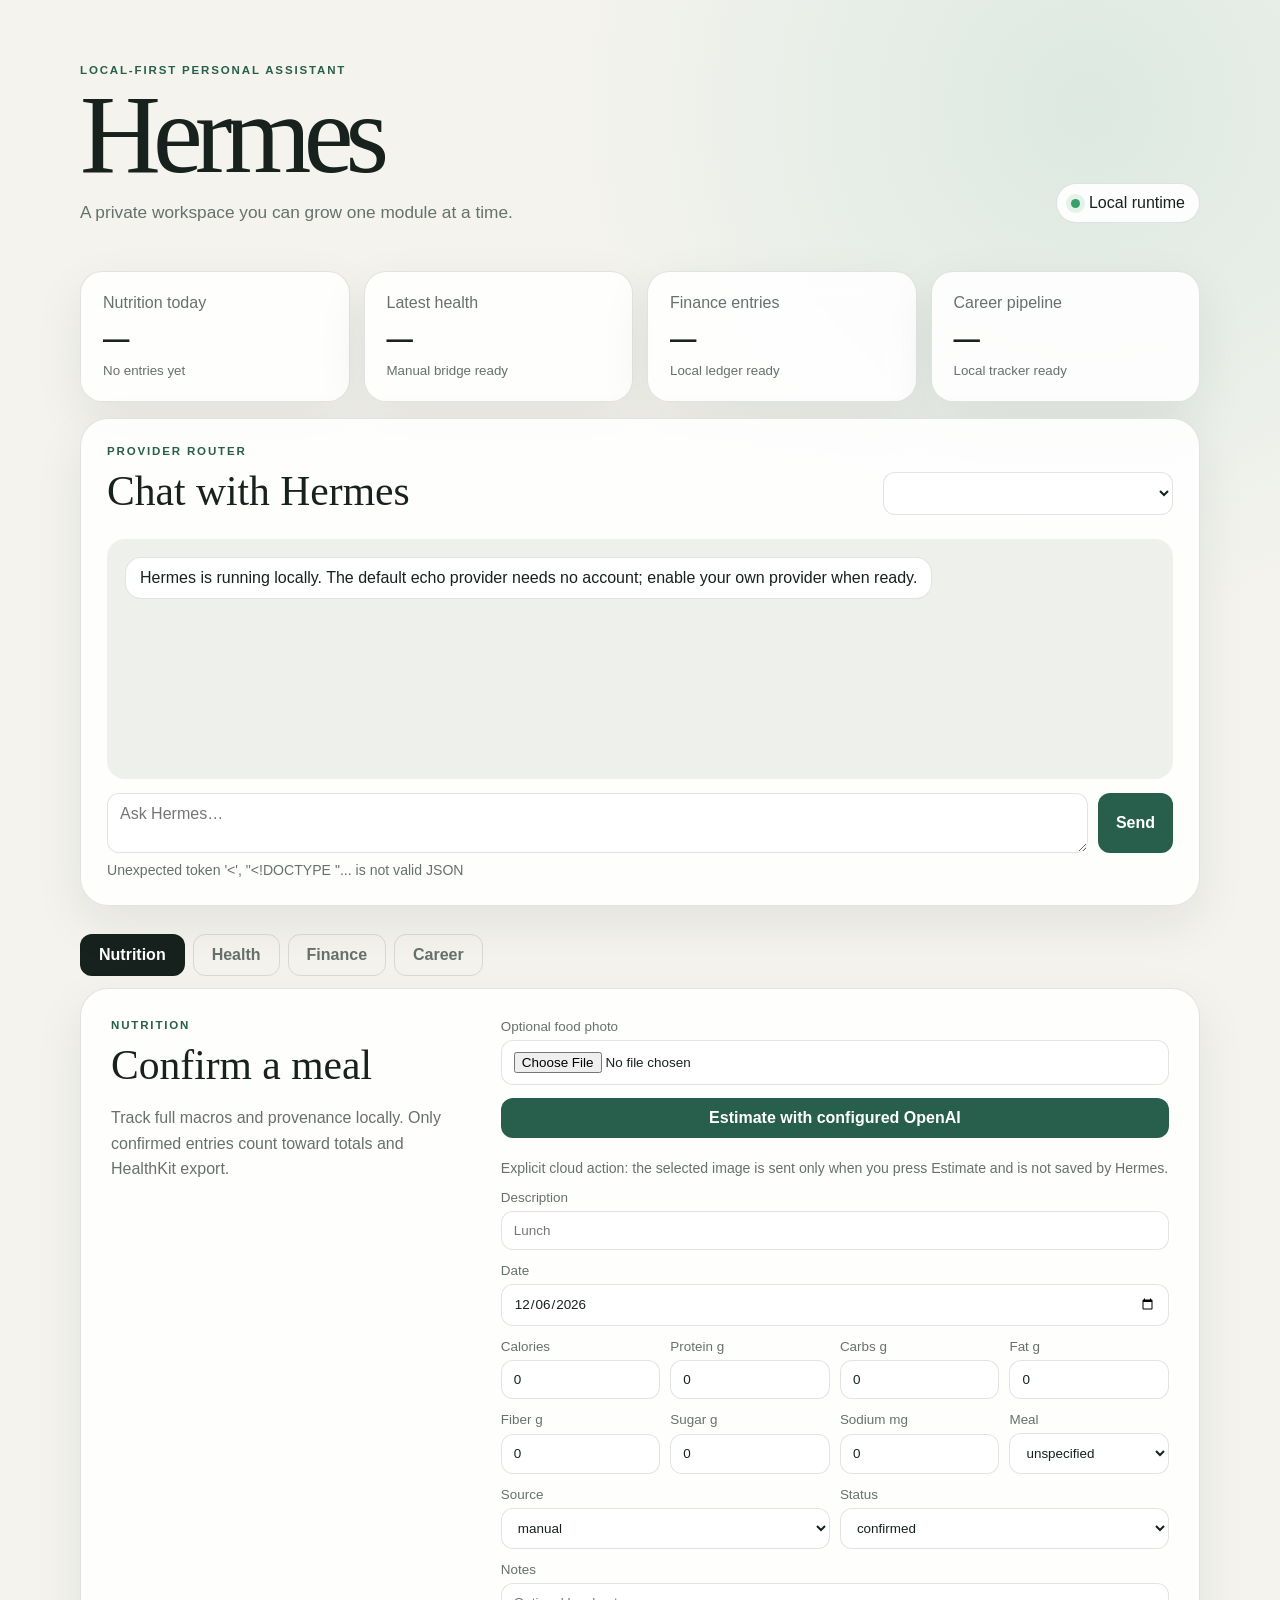
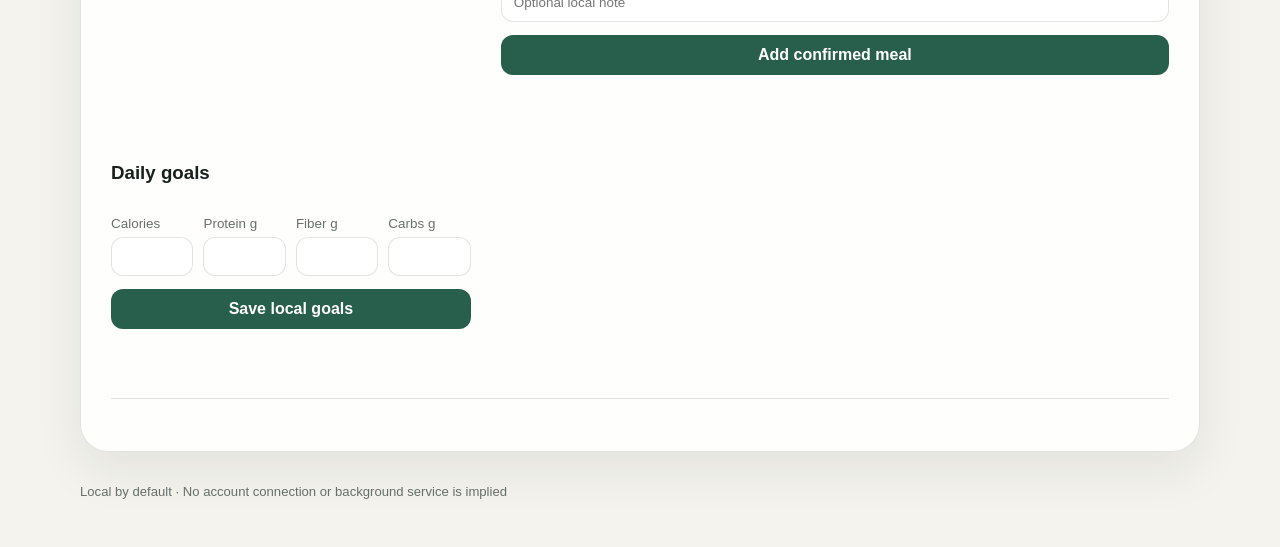
==== hermes_lite/static/index.html @ 91d2b705 "Add fork-ready Hermes runtime" ====
<!doctype html>
<html lang="en">
<head>
  <meta charset="utf-8">
  <meta name="viewport" content="width=device-width, initial-scale=1">
  <title>Hermes Local Starter</title>
  <link rel="stylesheet" href="styles.css">
</head>
<body>
  <header class="shell hero">
    <div>
      <p class="eyebrow">LOCAL-FIRST PERSONAL ASSISTANT</p>
      <h1>Hermes</h1>
      <p class="lede">A private workspace you can grow one module at a time.</p>
    </div>
    <div class="health-pill"><span></span> Local runtime</div>
  </header>

  <main class="shell">
    <section class="metrics" aria-label="System overview">
      <article class="metric"><p>Nutrition today</p><strong id="nutrition-metric">—</strong><small id="nutrition-detail">No entries yet</small></article>
      <article class="metric"><p>Latest health</p><strong id="health-metric">—</strong><small id="health-detail">Manual bridge ready</small></article>
      <article class="metric"><p>Finance entries</p><strong id="finance-metric">—</strong><small id="finance-detail">Local ledger ready</small></article>
      <article class="metric"><p>Career pipeline</p><strong id="career-metric">—</strong><small id="career-detail">Local tracker ready</small></article>
    </section>

    <section class="panel chat-panel">
      <div class="panel-heading">
        <div><p class="eyebrow">PROVIDER ROUTER</p><h2>Chat with Hermes</h2></div>
        <select id="provider-select" aria-label="Provider"></select>
      </div>
      <div id="chat-log" class="chat-log" aria-live="polite">
        <div class="message assistant">Hermes is running locally. The default echo provider needs no account; enable your own provider when ready.</div>
      </div>
      <form id="chat-form" class="composer">
        <textarea name="message" rows="2" placeholder="Ask Hermes…" required></textarea>
        <button type="submit">Send</button>
      </form>
      <p id="chat-status" class="status-line"></p>
    </section>

    <nav class="tabs" aria-label="Modules">
      <button class="tab active" data-target="nutrition">Nutrition</button>
      <button class="tab" data-target="health">Health</button>
      <button class="tab" data-target="finance">Finance</button>
      <button class="tab" data-target="career">Career</button>
    </nav>

    <section id="nutrition" class="module active">
      <div class="module-copy"><p class="eyebrow">NUTRITION</p><h2>Confirm a meal</h2><p>Track full macros and provenance locally. Only confirmed entries count toward totals and HealthKit export.</p></div>
      <form class="entry-form" data-api="nutrition">
        <label>Optional food photo<input id="nutrition-photo" type="file" accept="image/jpeg,image/png,image/webp"></label>
        <button id="analyze-nutrition-photo" type="button">Estimate with configured OpenAI</button>
        <p id="nutrition-photo-status" class="status-line">Explicit cloud action: the selected image is sent only when you press Estimate and is not saved by Hermes.</p>
        <label>Description<input name="description" placeholder="Lunch" required></label>
        <label>Date<input type="date" name="occurred_on"></label>
        <div class="form-grid four">
          <label>Calories<input type="number" step="0.1" name="calories" value="0"></label>
          <label>Protein g<input type="number" step="0.1" name="protein_g" value="0"></label>
          <label>Carbs g<input type="number" step="0.1" name="carbs_g" value="0"></label>
          <label>Fat g<input type="number" step="0.1" name="fat_g" value="0"></label>
        </div>
        <div class="form-grid four">
          <label>Fiber g<input type="number" step="0.1" name="fiber_g" value="0"></label>
          <label>Sugar g<input type="number" step="0.1" name="sugar_g" value="0"></label>
          <label>Sodium mg<input type="number" step="0.1" name="sodium_mg" value="0"></label>
          <label>Meal<select name="meal_type"><option>unspecified</option><option>breakfast</option><option>lunch</option><option>dinner</option><option>snack</option></select></label>
        </div>
        <div class="form-grid two">
          <label>Source<select name="source"><option>manual</option><option>label</option><option>restaurant</option><option>provider_estimate</option></select></label>
          <label>Status<select name="status"><option>confirmed</option><option>needs_review</option></select></label>
        </div>
        <label>Notes<input name="notes" placeholder="Optional local note"></label>
        <button type="submit">Add confirmed meal</button><p class="status-line"></p>
      </form>
      <form id="nutrition-goals-form" class="entry-form compact-form">
        <h3>Daily goals</h3>
        <div class="form-grid four">
          <label>Calories<input type="number" step="0.1" name="calories"></label>
          <label>Protein g<input type="number" step="0.1" name="protein_g"></label>
          <label>Fiber g<input type="number" step="0.1" name="fiber_g"></label>
          <label>Carbs g<input type="number" step="0.1" name="carbs_g"></label>
        </div>
        <button type="submit">Save local goals</button><p class="status-line"></p>
      </form>
      <p id="nutrition-summary" class="status-line"></p>
      <div class="recent" data-list="nutrition"></div>
    </section>

    <section id="health" class="module">
      <div class="module-copy"><p class="eyebrow">HEALTH</p><h2>Daily activity bridge</h2><p>Manual input and authenticated HealthKit/TestFlight sync use the same private local store.</p></div>
      <form class="entry-form" data-api="health">
        <label>Date<input type="date" name="occurred_on"></label>
        <div class="form-grid four">
          <label>Steps<input type="number" name="steps"></label>
          <label>Active kcal<input type="number" step="0.1" name="active_calories"></label>
          <label>Resting kcal<input type="number" step="0.1" name="resting_calories"></label>
          <label>Exercise min<input type="number" step="0.1" name="exercise_minutes"></label>
        </div>
        <div class="form-grid four">
          <label>Stand min<input type="number" step="0.1" name="standing_minutes"></label>
          <label>Distance km<input type="number" step="0.01" name="distance_km"></label>
          <label>Sleep hours<input type="number" step="0.1" name="sleep_hours"></label>
          <label>Weight kg<input type="number" step="0.1" name="weight_kg"></label>
        </div>
        <input type="hidden" name="source" value="manual">
        <button type="submit">Save daily summary</button><p class="status-line"></p>
      </form>
      <form class="entry-form compact-form" data-api="health/workouts">
        <h3>Add workout</h3>
        <div class="form-grid four">
          <label>Activity<input name="activity" placeholder="walking" required></label>
          <label>Date<input type="date" name="occurred_on"></label>
          <label>Duration min<input type="number" step="0.1" name="duration_minutes" required></label>
          <label>Active kcal<input type="number" step="0.1" name="active_calories"></label>
        </div>
        <button type="submit">Save workout</button><p class="status-line"></p>
      </form>
      <p id="health-summary" class="status-line"></p>
      <div class="recent" data-list="health"></div>
      <div class="recent" data-list="health/workouts"></div>
    </section>

    <section id="finance" class="module">
      <div class="module-copy"><p class="eyebrow">FINANCE</p><h2>Local review ledger</h2><p>Manual entries stay in local SQLite. Bank sync and statement imports are not enabled by this starter.</p></div>
      <form class="entry-form" data-api="finance">
        <label>Description<input name="description" placeholder="Example expense" required></label>
        <div class="form-grid three">
          <label>Date<input type="date" name="occurred_on"></label>
          <label>Amount<input type="number" step="0.01" name="amount" required></label>
          <label>Category<input name="category" value="uncategorized"></label>
        </div>
        <button type="submit">Add for review</button><p class="status-line"></p>
      </form>
      <div class="recent" data-list="finance"></div>
    </section>

    <section id="career" class="module">
      <div class="module-copy"><p class="eyebrow">CAREER</p><h2>Opportunity pipeline</h2><p>Track opportunities locally. Browser capture, email import, and application actions remain optional owner-gated adapters.</p></div>
      <form class="entry-form" data-api="career">
        <div class="form-grid two">
          <label>Company<input name="company" required></label>
          <label>Role<input name="role" required></label>
          <label>Status<select name="status"><option>saved</option><option>reviewing</option><option>applied</option><option>interview</option><option>closed</option></select></label>
          <label>URL<input type="url" name="url" placeholder="https://…"></label>
        </div>
        <label>Next step<input name="next_step" placeholder="Review job description"></label>
        <button type="submit">Save opportunity</button><p class="status-line"></p>
      </form>
      <div class="recent" data-list="career"></div>
    </section>
  </main>

  <footer class="shell">Local by default · No account connection or background service is implied</footer>
  <script src="app.js"></script>
</body>
</html>
---- hermes_lite/static/styles.css ----
:root {
  color-scheme: light;
  --ink: #17211d;
  --muted: #66716c;
  --paper: #f4f3ee;
  --card: rgba(255, 255, 255, 0.88);
  --line: rgba(23, 33, 29, 0.12);
  --accent: #275f4c;
  --accent-soft: #dfece6;
  --shadow: 0 18px 50px rgba(28, 42, 35, 0.08);
  font-family: Inter, ui-sans-serif, -apple-system, BlinkMacSystemFont, "Segoe UI", sans-serif;
}
* { box-sizing: border-box; }
body { margin: 0; color: var(--ink); background: radial-gradient(circle at 85% 5%, #dce9e1 0, transparent 32rem), var(--paper); }
button, input, select, textarea { font: inherit; }
button { cursor: pointer; }
.shell { width: min(1120px, calc(100% - 32px)); margin-inline: auto; }
.hero { min-height: 260px; padding: 64px 0 48px; display: flex; align-items: flex-end; justify-content: space-between; gap: 24px; }
.eyebrow { margin: 0 0 10px; color: var(--accent); font-size: 0.72rem; font-weight: 750; letter-spacing: 0.16em; }
h1 { margin: 0; font-family: Georgia, serif; font-size: clamp(4rem, 10vw, 7rem); font-weight: 500; letter-spacing: -0.07em; line-height: 0.86; }
h2 { margin: 0; font-family: Georgia, serif; font-size: clamp(1.8rem, 4vw, 2.6rem); font-weight: 500; }
.lede { margin: 20px 0 0; color: var(--muted); font-size: 1.08rem; }
.health-pill { display: flex; gap: 9px; align-items: center; padding: 10px 14px; border: 1px solid var(--line); border-radius: 999px; background: var(--card); }
.health-pill span { width: 9px; height: 9px; border-radius: 50%; background: #38a169; box-shadow: 0 0 0 5px rgba(56,161,105,.12); }
.metrics { display: grid; grid-template-columns: repeat(4, 1fr); gap: 14px; }
.metric, .panel, .module { border: 1px solid var(--line); background: var(--card); box-shadow: var(--shadow); backdrop-filter: blur(14px); }
.metric { padding: 22px; border-radius: 22px; }
.metric p, .metric small { margin: 0; color: var(--muted); }
.metric strong { display: block; margin: 12px 0 6px; font-size: 1.65rem; }
.panel { margin-top: 16px; border-radius: 28px; padding: 26px; }
.panel-heading { display: flex; justify-content: space-between; gap: 16px; align-items: end; }
select, input, textarea { width: 100%; border: 1px solid var(--line); border-radius: 12px; background: rgba(255,255,255,.9); color: var(--ink); padding: 11px 12px; }
.panel-heading select { width: min(290px, 48%); }
.chat-log { height: 240px; margin: 24px 0 14px; padding: 18px; overflow: auto; border-radius: 18px; background: #eef0eb; }
.message { width: fit-content; max-width: 82%; margin-bottom: 10px; padding: 11px 14px; border-radius: 16px; white-space: pre-wrap; }
.message.assistant { background: white; border: 1px solid var(--line); }
.message.user { margin-left: auto; background: var(--accent); color: white; }
.composer { display: grid; grid-template-columns: 1fr auto; gap: 10px; }
button { border: 0; border-radius: 12px; padding: 11px 18px; background: var(--accent); color: white; font-weight: 700; }
.status-line { min-height: 1.2em; margin: 9px 0 0; color: var(--muted); font-size: .88rem; }
.tabs { display: flex; gap: 8px; margin: 28px 0 12px; overflow-x: auto; }
.tab { background: transparent; color: var(--muted); border: 1px solid var(--line); white-space: nowrap; }
.tab.active { background: var(--ink); color: white; }
.module { display: none; padding: 30px; border-radius: 28px; grid-template-columns: .7fr 1.3fr; gap: 30px; }
.module.active { display: grid; }
.module-copy p:last-child { color: var(--muted); line-height: 1.6; }
.entry-form { display: grid; gap: 13px; }
label { display: grid; gap: 6px; color: var(--muted); font-size: .84rem; }
.form-grid { display: grid; gap: 10px; }
.form-grid.four { grid-template-columns: repeat(4, 1fr); }
.form-grid.three { grid-template-columns: repeat(3, 1fr); }
.form-grid.two { grid-template-columns: repeat(2, 1fr); }
.recent { grid-column: 1 / -1; border-top: 1px solid var(--line); padding-top: 22px; }
.recent h3 { margin: 0 0 12px; font-size: .9rem; }
.recent ul { margin: 0; padding: 0; list-style: none; }
.recent li { padding: 10px 0; border-top: 1px solid var(--line); color: var(--muted); }
.empty { color: var(--muted); }
footer { padding: 32px 0 48px; color: var(--muted); font-size: .82rem; }
@media (max-width: 820px) {
  .metrics { grid-template-columns: repeat(2, 1fr); }
  .module.active { grid-template-columns: 1fr; }
  .form-grid.four { grid-template-columns: repeat(2, 1fr); }
}
@media (max-width: 560px) {
  .hero { min-height: 220px; padding-top: 44px; align-items: flex-start; flex-direction: column; }
  .metrics { grid-template-columns: 1fr; }
  .panel-heading { align-items: stretch; flex-direction: column; }
  .panel-heading select { width: 100%; }
  .composer { grid-template-columns: 1fr; }
  .form-grid.two, .form-grid.three, .form-grid.four { grid-template-columns: 1fr; }
  .module, .panel { padding: 21px; }
}
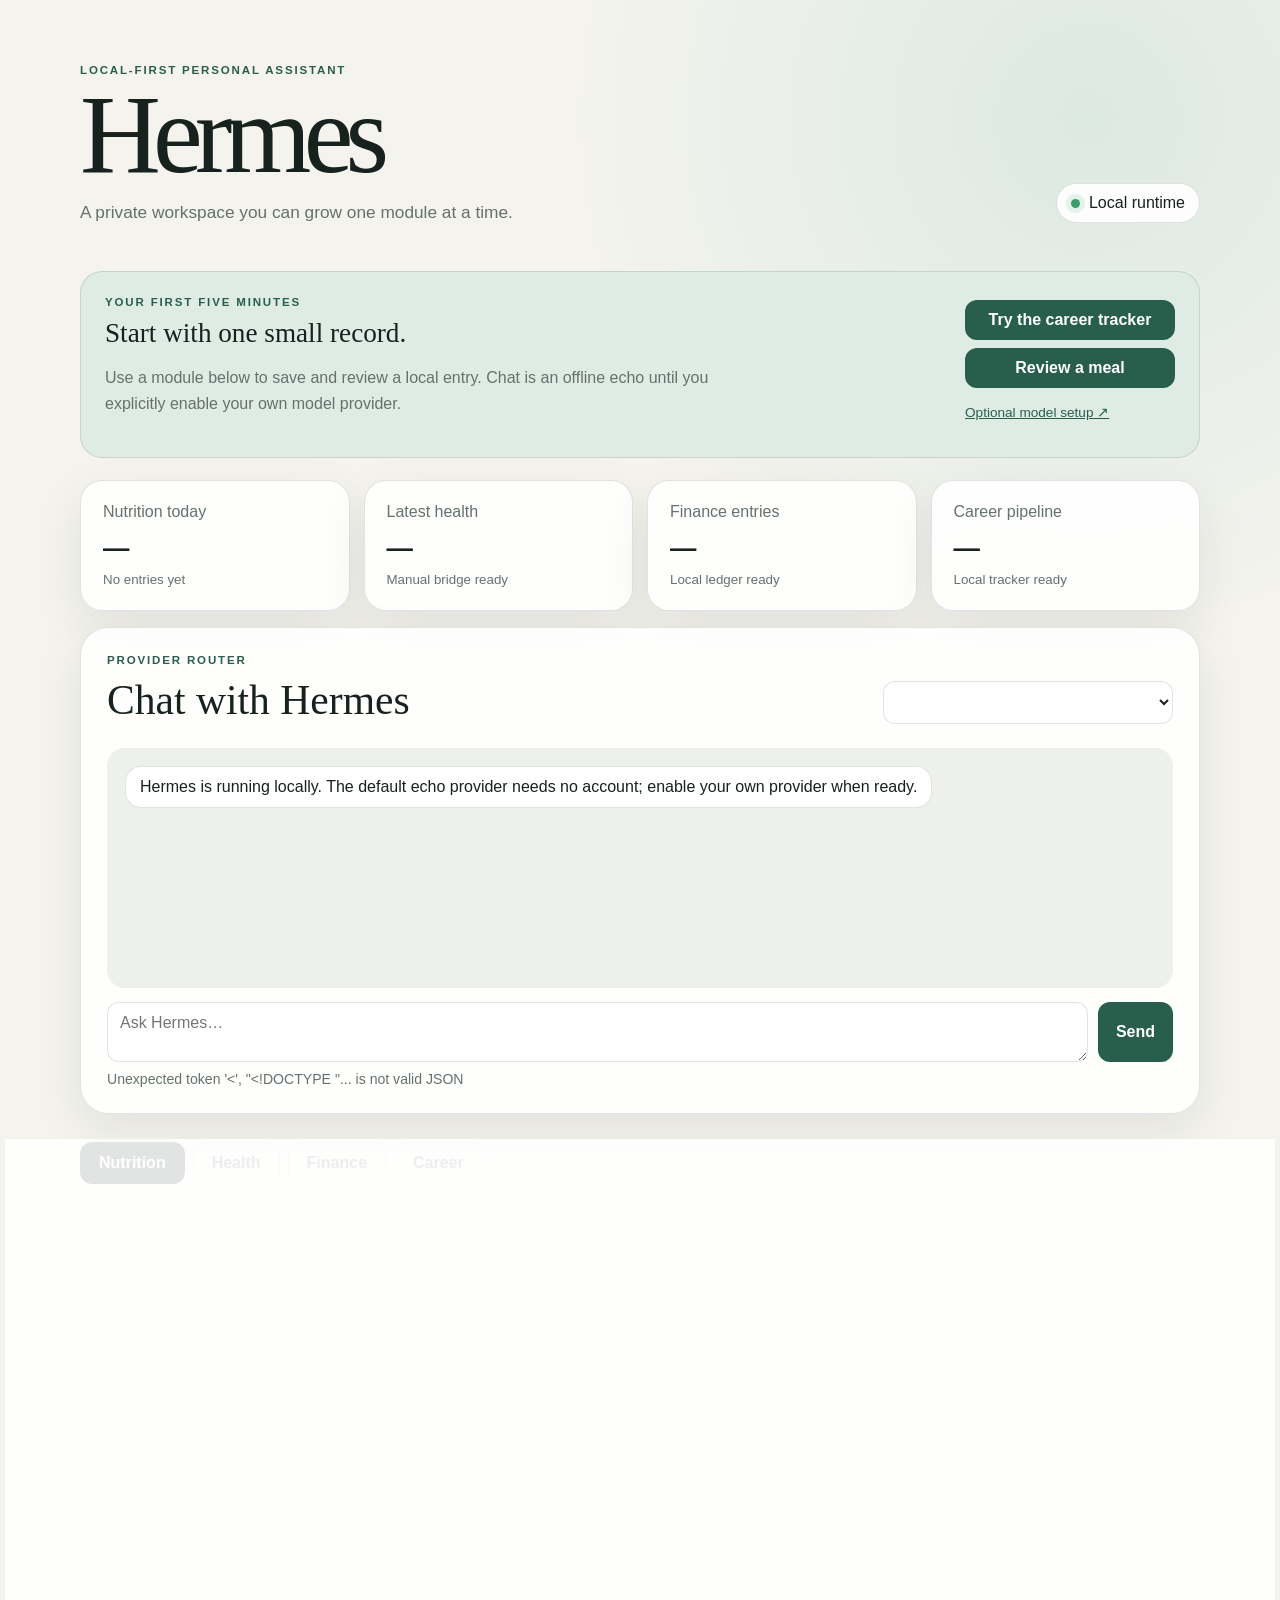
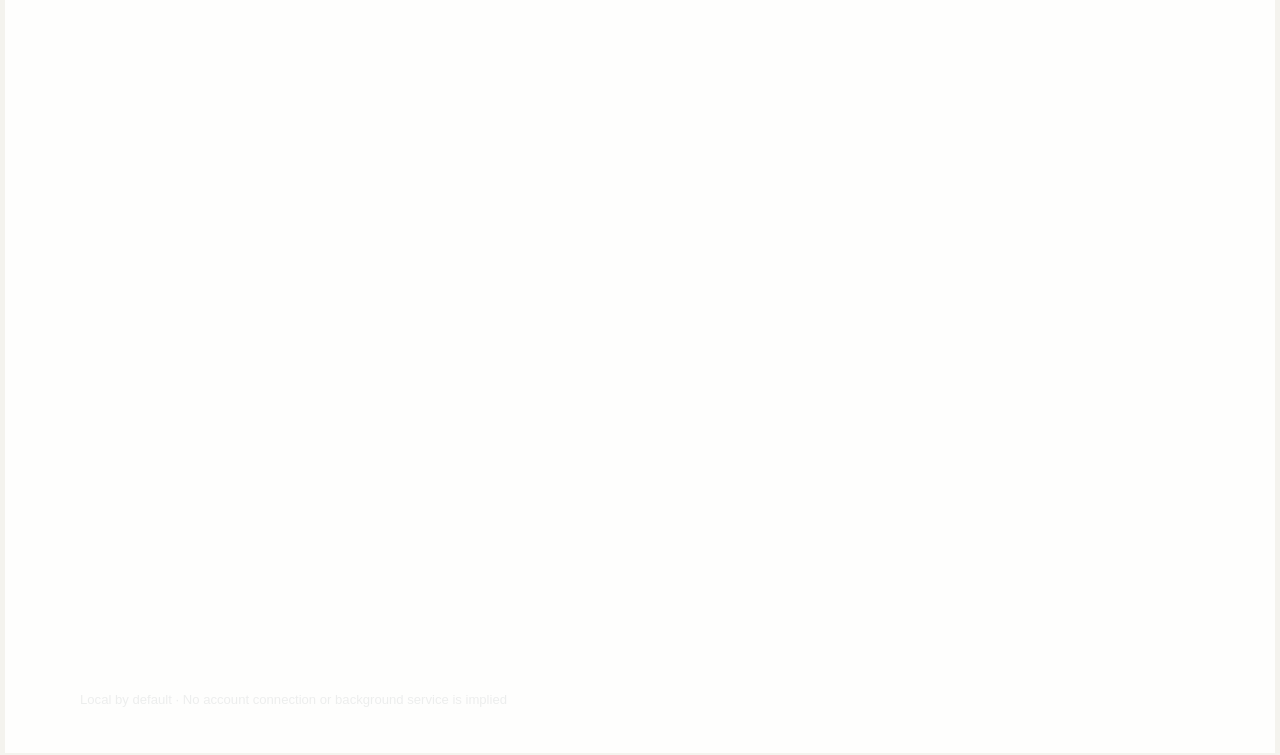
==== commit ab756993: "Merge Life-first documentation and ship isolated public preview" ====
--- a/hermes_lite/static/index.html
+++ b/hermes_lite/static/index.html
@@ -17,6 +17,10 @@
   </header>
 
   <main class="shell">
+    <section class="onboarding" aria-label="First steps">
+      <div><p class="eyebrow">YOUR FIRST FIVE MINUTES</p><h2 id="workspace-mode">Start with one small record.</h2><p id="workspace-guidance">Use a module below to save and review a local entry. Chat is an offline echo until you explicitly enable your own model provider.</p></div>
+      <div class="first-actions"><button type="button" data-jump="career">Try the career tracker</button><button type="button" data-jump="nutrition">Review a meal</button><a href="https://github.com/Wenyeezy/hermes-personal-assistant-template/blob/main/docs/runtime-edition.md" target="_blank" rel="noopener noreferrer">Optional model setup ↗</a></div>
+    </section>
     <section class="metrics" aria-label="System overview">
       <article class="metric"><p>Nutrition today</p><strong id="nutrition-metric">—</strong><small id="nutrition-detail">No entries yet</small></article>
       <article class="metric"><p>Latest health</p><strong id="health-metric">—</strong><small id="health-detail">Manual bridge ready</small></article>
@@ -88,7 +92,7 @@
     </section>
 
     <section id="health" class="module">
-      <div class="module-copy"><p class="eyebrow">HEALTH</p><h2>Daily activity bridge</h2><p>Manual input and authenticated HealthKit/TestFlight sync use the same private local store.</p></div>
+      <div class="module-copy"><p class="eyebrow">HEALTH</p><h2>Daily activity bridge</h2><p>Manual input works now. HealthKit ingest is an optional, authenticated adapter; an iPhone app is not included in this download.</p></div>
       <form class="entry-form" data-api="health">
         <label>Date<input type="date" name="occurred_on"></label>
         <div class="form-grid four">
--- a/hermes_lite/static/styles.css
+++ b/hermes_lite/static/styles.css
@@ -23,6 +23,12 @@
 .health-pill { display: flex; gap: 9px; align-items: center; padding: 10px 14px; border: 1px solid var(--line); border-radius: 999px; background: var(--card); }
 .health-pill span { width: 9px; height: 9px; border-radius: 50%; background: #38a169; box-shadow: 0 0 0 5px rgba(56,161,105,.12); }
 .metrics { display: grid; grid-template-columns: repeat(4, 1fr); gap: 14px; }
+.onboarding { display: flex; gap: 24px; justify-content: space-between; align-items: center; margin-bottom: 22px; padding: 24px; border: 1px solid var(--line); border-radius: 22px; background: var(--accent-soft); }
+.onboarding h2 { font-size: 1.7rem; }
+.onboarding p:last-child { max-width: 640px; color: var(--muted); line-height: 1.6; }
+.first-actions { display: grid; gap: 8px; min-width: 210px; }
+.first-actions a { color: var(--accent); padding: 8px 0; font-size: .85rem; }
+:focus-visible { outline: 3px solid #b36b33; outline-offset: 4px; }
 .metric, .panel, .module { border: 1px solid var(--line); background: var(--card); box-shadow: var(--shadow); backdrop-filter: blur(14px); }
 .metric { padding: 22px; border-radius: 22px; }
 .metric p, .metric small { margin: 0; color: var(--muted); }
@@ -62,8 +68,11 @@
   .form-grid.four { grid-template-columns: repeat(2, 1fr); }
 }
 @media (max-width: 560px) {
+  .onboarding { align-items: stretch; flex-direction: column; padding: 20px; }
   .hero { min-height: 220px; padding-top: 44px; align-items: flex-start; flex-direction: column; }
-  .metrics { grid-template-columns: 1fr; }
+  .metrics { grid-template-columns: repeat(2, minmax(0, 1fr)); }
+  .metric { padding: 16px; min-width: 0; }
+  .metric strong { font-size: 1.2rem; }
   .panel-heading { align-items: stretch; flex-direction: column; }
   .panel-heading select { width: 100%; }
   .composer { grid-template-columns: 1fr; }
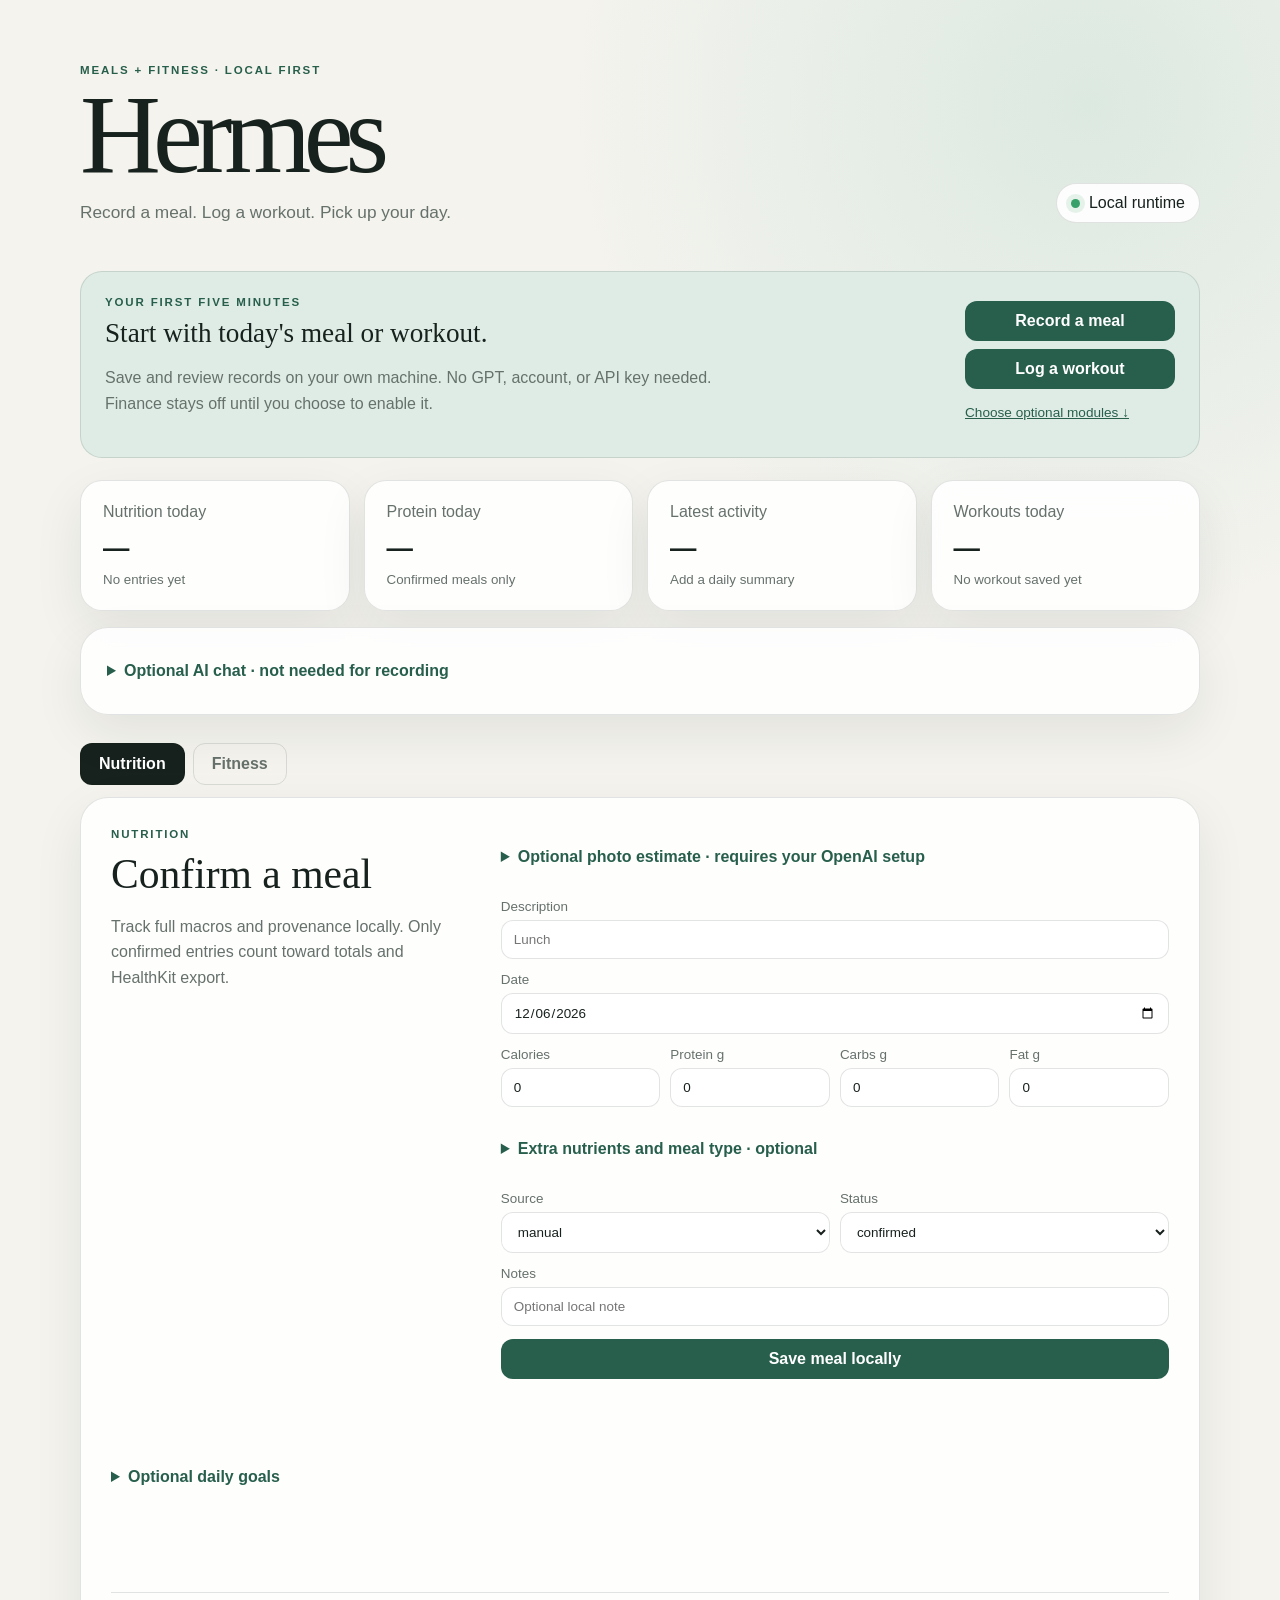
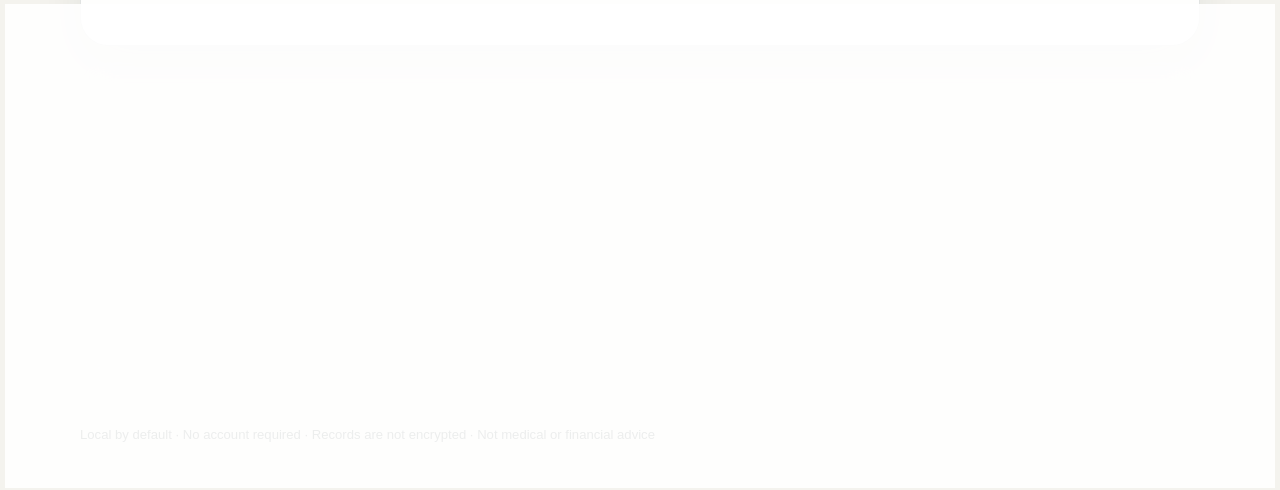
==== commit 6aa3e2c6: "Focus preview on meals and fitness with explicit opt-in and MIT licensing" ====
--- a/hermes_lite/static/index.html
+++ b/hermes_lite/static/index.html
@@ -9,53 +9,57 @@
 <body>
   <header class="shell hero">
     <div>
-      <p class="eyebrow">LOCAL-FIRST PERSONAL ASSISTANT</p>
+      <p class="eyebrow">MEALS + FITNESS · LOCAL FIRST</p>
       <h1>Hermes</h1>
-      <p class="lede">A private workspace you can grow one module at a time.</p>
+      <p class="lede">Record a meal. Log a workout. Pick up your day.</p>
     </div>
     <div class="health-pill"><span></span> Local runtime</div>
   </header>
 
   <main class="shell">
     <section class="onboarding" aria-label="First steps">
-      <div><p class="eyebrow">YOUR FIRST FIVE MINUTES</p><h2 id="workspace-mode">Start with one small record.</h2><p id="workspace-guidance">Use a module below to save and review a local entry. Chat is an offline echo until you explicitly enable your own model provider.</p></div>
-      <div class="first-actions"><button type="button" data-jump="career">Try the career tracker</button><button type="button" data-jump="nutrition">Review a meal</button><a href="https://github.com/Wenyeezy/hermes-personal-assistant-template/blob/main/docs/runtime-edition.md" target="_blank" rel="noopener noreferrer">Optional model setup ↗</a></div>
+      <div><p class="eyebrow">YOUR FIRST FIVE MINUTES</p><h2 id="workspace-mode">Start with today's meal or workout.</h2><p id="workspace-guidance">Save and review records on your own machine. No GPT, account, or API key needed. Finance stays off until you choose to enable it.</p></div>
+      <div class="first-actions"><button type="button" data-jump="nutrition">Record a meal</button><button type="button" data-jump="health">Log a workout</button><a href="#optional-modules">Choose optional modules ↓</a></div>
     </section>
     <section class="metrics" aria-label="System overview">
       <article class="metric"><p>Nutrition today</p><strong id="nutrition-metric">—</strong><small id="nutrition-detail">No entries yet</small></article>
-      <article class="metric"><p>Latest health</p><strong id="health-metric">—</strong><small id="health-detail">Manual bridge ready</small></article>
-      <article class="metric"><p>Finance entries</p><strong id="finance-metric">—</strong><small id="finance-detail">Local ledger ready</small></article>
-      <article class="metric"><p>Career pipeline</p><strong id="career-metric">—</strong><small id="career-detail">Local tracker ready</small></article>
+      <article class="metric"><p>Protein today</p><strong id="protein-metric">—</strong><small>Confirmed meals only</small></article>
+      <article class="metric"><p>Latest activity</p><strong id="health-metric">—</strong><small id="health-detail">Add a daily summary</small></article>
+      <article class="metric"><p>Workouts today</p><strong id="workout-metric">—</strong><small id="workout-detail">No workout saved yet</small></article>
     </section>
 
-    <section class="panel chat-panel">
+    <details class="panel chat-panel">
+      <summary>Optional AI chat · not needed for recording</summary>
       <div class="panel-heading">
         <div><p class="eyebrow">PROVIDER ROUTER</p><h2>Chat with Hermes</h2></div>
         <select id="provider-select" aria-label="Provider"></select>
       </div>
+      <p class="status-line">Chat does not save meals or workouts. Use the forms below. <a href="https://github.com/Wenyeezy/hermes-personal-assistant-template/blob/main/docs/runtime-edition.md" target="_blank" rel="noopener noreferrer">Optional model / local endpoint setup ↗</a></p>
       <div id="chat-log" class="chat-log" aria-live="polite">
-        <div class="message assistant">Hermes is running locally. The default echo provider needs no account; enable your own provider when ready.</div>
+        <div class="message assistant">The default echo is an offline test, not AI. Models are optional and use your own setup.</div>
       </div>
       <form id="chat-form" class="composer">
         <textarea name="message" rows="2" placeholder="Ask Hermes…" required></textarea>
         <button type="submit">Send</button>
       </form>
       <p id="chat-status" class="status-line"></p>
-    </section>
+    </details>
 
     <nav class="tabs" aria-label="Modules">
       <button class="tab active" data-target="nutrition">Nutrition</button>
-      <button class="tab" data-target="health">Health</button>
-      <button class="tab" data-target="finance">Finance</button>
-      <button class="tab" data-target="career">Career</button>
+      <button class="tab" data-target="health">Fitness</button>
+      <button class="tab" data-target="finance" data-optional="finance" hidden>Finance · optional</button>
+      <button class="tab" data-target="career" data-optional="career" hidden>Career · extension</button>
     </nav>
 
     <section id="nutrition" class="module active">
       <div class="module-copy"><p class="eyebrow">NUTRITION</p><h2>Confirm a meal</h2><p>Track full macros and provenance locally. Only confirmed entries count toward totals and HealthKit export.</p></div>
       <form class="entry-form" data-api="nutrition">
-        <label>Optional food photo<input id="nutrition-photo" type="file" accept="image/jpeg,image/png,image/webp"></label>
+        <details class="advanced-fields"><summary>Optional photo estimate · requires your OpenAI setup</summary>
+        <label>Food photo<input id="nutrition-photo" type="file" accept="image/jpeg,image/png,image/webp"></label>
         <button id="analyze-nutrition-photo" type="button">Estimate with configured OpenAI</button>
         <p id="nutrition-photo-status" class="status-line">Explicit cloud action: the selected image is sent only when you press Estimate and is not saved by Hermes.</p>
+        </details>
         <label>Description<input name="description" placeholder="Lunch" required></label>
         <label>Date<input type="date" name="occurred_on"></label>
         <div class="form-grid four">
@@ -64,20 +68,20 @@
           <label>Carbs g<input type="number" step="0.1" name="carbs_g" value="0"></label>
           <label>Fat g<input type="number" step="0.1" name="fat_g" value="0"></label>
         </div>
-        <div class="form-grid four">
+        <details class="advanced-fields"><summary>Extra nutrients and meal type · optional</summary><div class="form-grid four">
           <label>Fiber g<input type="number" step="0.1" name="fiber_g" value="0"></label>
           <label>Sugar g<input type="number" step="0.1" name="sugar_g" value="0"></label>
           <label>Sodium mg<input type="number" step="0.1" name="sodium_mg" value="0"></label>
           <label>Meal<select name="meal_type"><option>unspecified</option><option>breakfast</option><option>lunch</option><option>dinner</option><option>snack</option></select></label>
-        </div>
+        </div></details>
         <div class="form-grid two">
           <label>Source<select name="source"><option>manual</option><option>label</option><option>restaurant</option><option>provider_estimate</option></select></label>
           <label>Status<select name="status"><option>confirmed</option><option>needs_review</option></select></label>
         </div>
         <label>Notes<input name="notes" placeholder="Optional local note"></label>
-        <button type="submit">Add confirmed meal</button><p class="status-line"></p>
+        <button type="submit">Save meal locally</button><p class="status-line" aria-live="polite"></p>
       </form>
-      <form id="nutrition-goals-form" class="entry-form compact-form">
+      <details class="advanced-fields full-width"><summary>Optional daily goals</summary><form id="nutrition-goals-form" class="entry-form compact-form">
         <h3>Daily goals</h3>
         <div class="form-grid four">
           <label>Calories<input type="number" step="0.1" name="calories"></label>
@@ -86,13 +90,24 @@
           <label>Carbs g<input type="number" step="0.1" name="carbs_g"></label>
         </div>
         <button type="submit">Save local goals</button><p class="status-line"></p>
-      </form>
+      </form></details>
       <p id="nutrition-summary" class="status-line"></p>
       <div class="recent" data-list="nutrition"></div>
     </section>
 
     <section id="health" class="module">
-      <div class="module-copy"><p class="eyebrow">HEALTH</p><h2>Daily activity bridge</h2><p>Manual input works now. HealthKit ingest is an optional, authenticated adapter; an iPhone app is not included in this download.</p></div>
+      <div class="module-copy"><p class="eyebrow">FITNESS</p><h2>Keep moving. Keep a record.</h2><p>Save a workout without a wearable or AI. Daily activity is optional; HealthKit needs a separate adapter. The iOS companion comes later.</p></div>
+      <form class="entry-form" data-api="health/workouts">
+        <h3>Add workout</h3>
+        <div class="form-grid two">
+          <label>Activity<input name="activity" placeholder="walking" required></label>
+          <label>Duration min<input type="number" step="0.1" min="0" name="duration_minutes" required></label>
+          <label>Date<input type="date" name="occurred_on"></label>
+          <label>Active kcal · optional<input type="number" step="0.1" name="active_calories"></label>
+        </div>
+        <button type="submit">Save workout</button><p class="status-line" aria-live="polite"></p>
+      </form>
+      <details class="advanced-fields full-width"><summary>Optional daily activity summary</summary>
       <form class="entry-form" data-api="health">
         <label>Date<input type="date" name="occurred_on"></label>
         <div class="form-grid four">
@@ -108,24 +123,14 @@
           <label>Weight kg<input type="number" step="0.1" name="weight_kg"></label>
         </div>
         <input type="hidden" name="source" value="manual">
-        <button type="submit">Save daily summary</button><p class="status-line"></p>
-      </form>
-      <form class="entry-form compact-form" data-api="health/workouts">
-        <h3>Add workout</h3>
-        <div class="form-grid four">
-          <label>Activity<input name="activity" placeholder="walking" required></label>
-          <label>Date<input type="date" name="occurred_on"></label>
-          <label>Duration min<input type="number" step="0.1" name="duration_minutes" required></label>
-          <label>Active kcal<input type="number" step="0.1" name="active_calories"></label>
-        </div>
-        <button type="submit">Save workout</button><p class="status-line"></p>
-      </form>
-      <p id="health-summary" class="status-line"></p>
+        <button type="submit">Save daily summary</button><p class="status-line" aria-live="polite"></p>
+      </form></details>
+      <p id="health-summary" class="status-line full-width"></p>
+      <div class="recent" data-list="health/workouts"></div>
       <div class="recent" data-list="health"></div>
-      <div class="recent" data-list="health/workouts"></div>
     </section>
 
-    <section id="finance" class="module">
+    <section id="finance" class="module" data-optional="finance" hidden>
       <div class="module-copy"><p class="eyebrow">FINANCE</p><h2>Local review ledger</h2><p>Manual entries stay in local SQLite. Bank sync and statement imports are not enabled by this starter.</p></div>
       <form class="entry-form" data-api="finance">
         <label>Description<input name="description" placeholder="Example expense" required></label>
@@ -139,7 +144,7 @@
       <div class="recent" data-list="finance"></div>
     </section>
 
-    <section id="career" class="module">
+    <section id="career" class="module" data-optional="career" hidden>
       <div class="module-copy"><p class="eyebrow">CAREER</p><h2>Opportunity pipeline</h2><p>Track opportunities locally. Browser capture, email import, and application actions remain optional owner-gated adapters.</p></div>
       <form class="entry-form" data-api="career">
         <div class="form-grid two">
@@ -153,9 +158,16 @@
       </form>
       <div class="recent" data-list="career"></div>
     </section>
+    <section class="panel optional-modules" id="optional-modules" aria-labelledby="optional-title">
+      <p class="eyebrow">YOUR CHOICE</p><h2 id="optional-title">Optional modules</h2>
+      <p>Both are off by default. Disabling a module hides it and blocks its dashboard API; existing local records are kept. No bank or account is connected.</p>
+      <label class="toggle-label"><input id="enable-finance" type="checkbox" data-module="finance"> Enable Finance · manual local ledger</label>
+      <details><summary>Other extensions</summary><label class="toggle-label"><input id="enable-career" type="checkbox" data-module="career"> Enable Career · local opportunity tracker</label></details>
+      <p class="status-line" id="module-status" aria-live="polite">Finance and Career are optional.</p>
+    </section>
   </main>
 
-  <footer class="shell">Local by default · No account connection or background service is implied</footer>
+  <footer class="shell">Local by default · No account required · Records are not encrypted · Not medical or financial advice</footer>
   <script src="app.js"></script>
 </body>
 </html>
--- a/hermes_lite/static/styles.css
+++ b/hermes_lite/static/styles.css
@@ -11,6 +11,7 @@
   font-family: Inter, ui-sans-serif, -apple-system, BlinkMacSystemFont, "Segoe UI", sans-serif;
 }
 * { box-sizing: border-box; }
+[hidden] { display: none !important; }
 body { margin: 0; color: var(--ink); background: radial-gradient(circle at 85% 5%, #dce9e1 0, transparent 32rem), var(--paper); }
 button, input, select, textarea { font: inherit; }
 button { cursor: pointer; }
@@ -35,6 +36,16 @@
 .metric strong { display: block; margin: 12px 0 6px; font-size: 1.65rem; }
 .panel { margin-top: 16px; border-radius: 28px; padding: 26px; }
 .panel-heading { display: flex; justify-content: space-between; gap: 16px; align-items: end; }
+.chat-panel .panel-heading { margin-top: 22px; }
+summary { cursor: pointer; font-weight: 650; color: var(--accent); padding: 8px 0; }
+.advanced-fields { padding: 12px 0; }
+.advanced-fields[open] > summary { margin-bottom: 12px; }
+.full-width { grid-column: 1 / -1; }
+.optional-modules p { color: var(--muted); line-height: 1.6; max-width: 780px; }
+.toggle-label { display: flex; align-items: center; gap: 12px; padding: 14px 0; }
+.toggle-label input { width: 20px; height: 20px; accent-color: var(--accent); }
+a { color: var(--accent); }
+.recent li button { margin: 8px 0 4px 12px; font-size: .8rem; }
 select, input, textarea { width: 100%; border: 1px solid var(--line); border-radius: 12px; background: rgba(255,255,255,.9); color: var(--ink); padding: 11px 12px; }
 .panel-heading select { width: min(290px, 48%); }
 .chat-log { height: 240px; margin: 24px 0 14px; padding: 18px; overflow: auto; border-radius: 18px; background: #eef0eb; }
